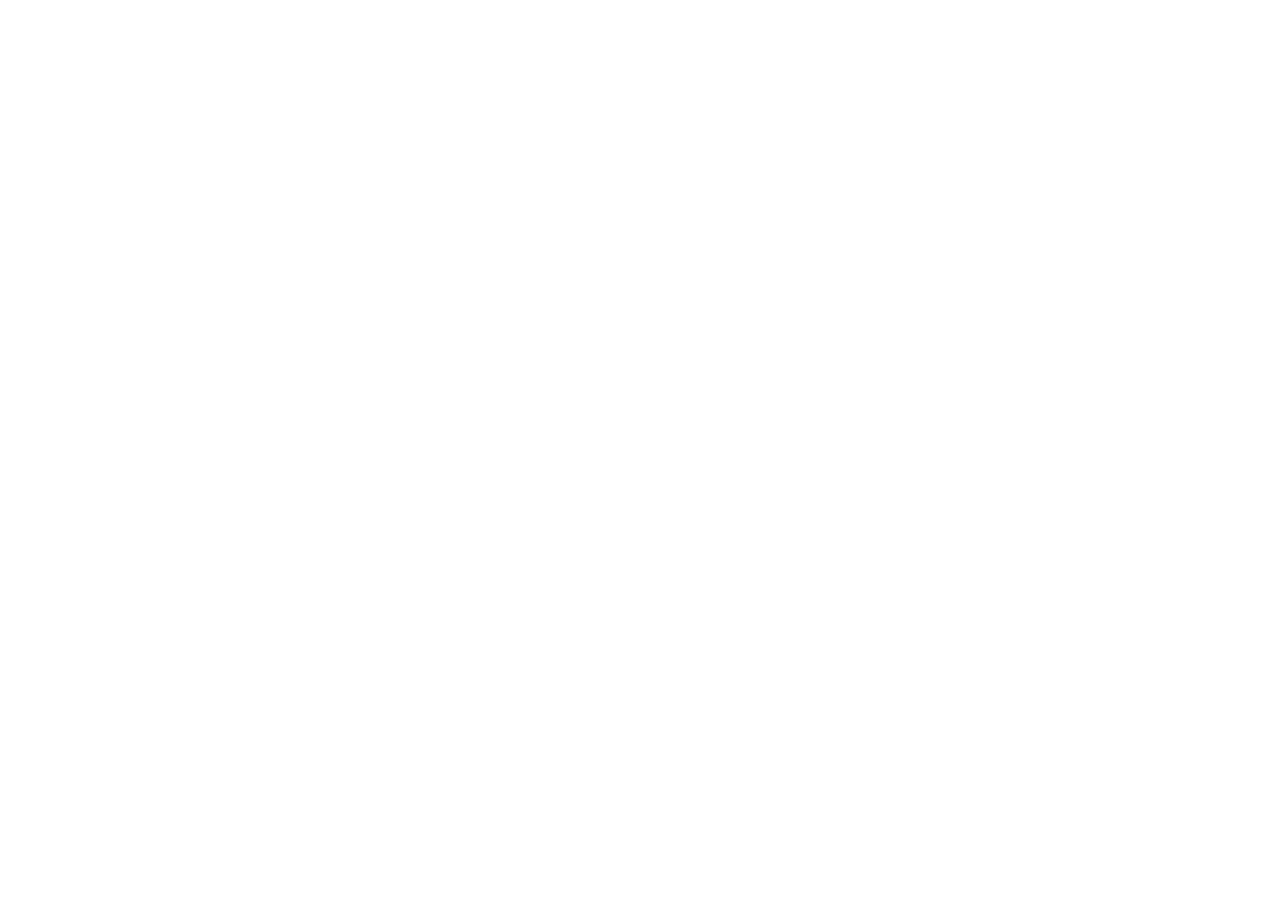
==== index.html @ 08418839 "initial" ====
<!DOCTYPE html>
<html lang="en">
    <head>
        <meta charset="UTF-8">
        <meta name="viewport" content="width=device-width, initial-scale=1.0">
        <title> Sustainable Smart Agriculture</title>
        <link rel="stylesheet" href="styles.css">
    </head>
    <body>
        <script src="script.js"></script>
    </body>
    
</html>
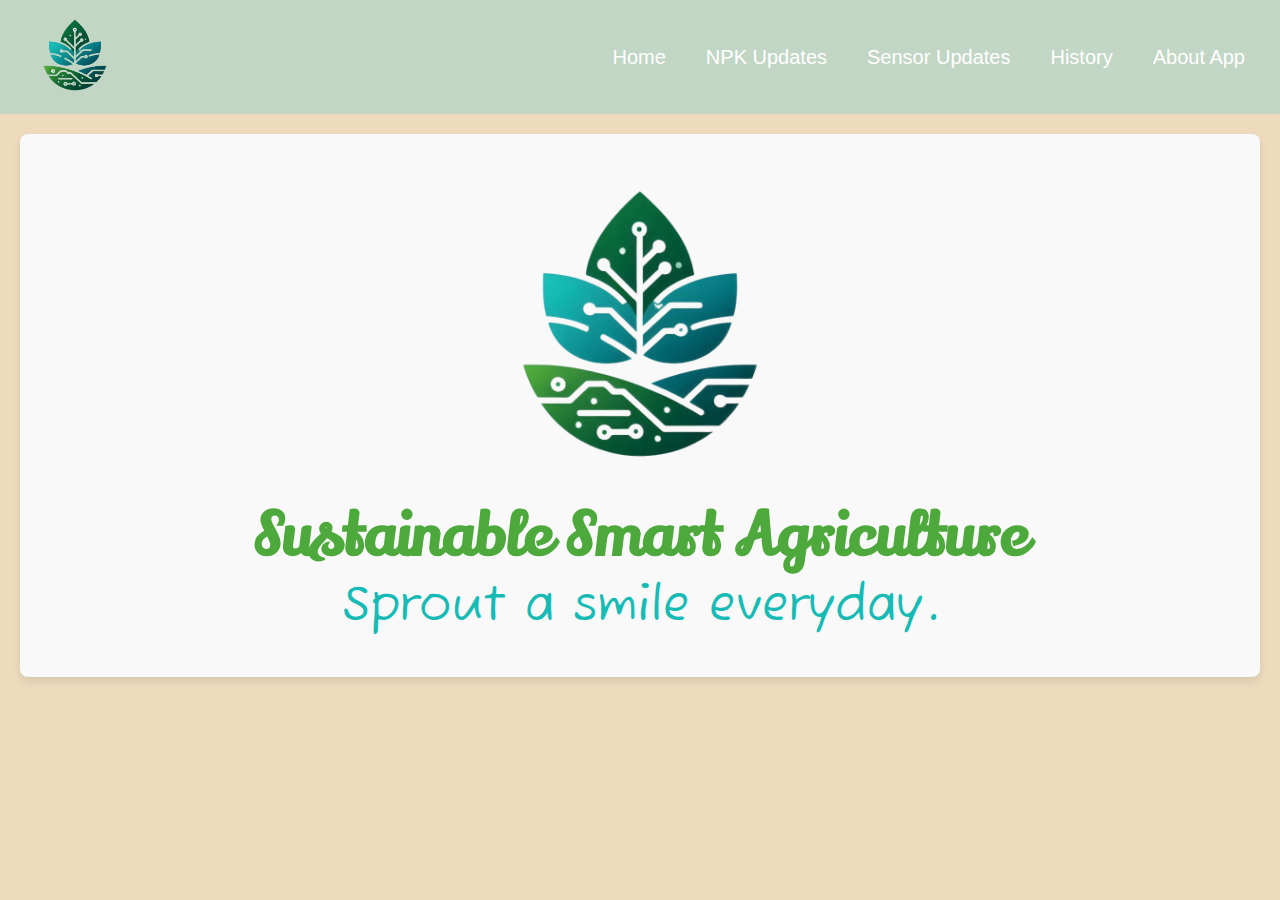
==== commit 05517354: "initial ulit" ====
--- a/index.html
+++ b/index.html
@@ -1,13 +1,71 @@
 <!DOCTYPE html>
 <html lang="en">
-    <head>
-        <meta charset="UTF-8">
-        <meta name="viewport" content="width=device-width, initial-scale=1.0">
-        <title> Sustainable Smart Agriculture</title>
-        <link rel="stylesheet" href="styles.css">
-    </head>
-    <body>
-        <script src="script.js"></script>
-    </body>
-    
+
+<head>
+    <meta charset="UTF-8">
+    <meta name="viewport" content="width=device-width, initial-scale=1.0">
+    <title>Sustainable Smart Agriculture</title>
+    <link rel="icon" type="image/x-icon" href="logo_wbg.jpeg">
+    <link rel="stylesheet" href="styles.css">
+    <link href="https://fonts.googleapis.com/css2?family=Fuzzy+Bubbles&family=Lily+Script+One&display=swap" rel="stylesheet">
+</head>
+
+<body>
+    <!-- Navigation Bar for broader devices like tablets and pcs -->
+    <div class="navbar">
+        <span class="menu-icon" onclick="openNav()">
+            <img src="menu.png" alt="Menu Icon" />
+        </span>
+        <a href="#" class="logo">
+            <img src="logo.png" alt="Logo" />
+        </a>
+        <div class="nav-links">
+            <a onclick="showSection('home')">Home</a>
+            <a onclick="showSection('npk-updates')">NPK Updates</a>
+            <a onclick="showSection('sensor-updates')">Sensor Updates</a>
+            <a onclick="showSection('history')">History</a>
+            <a onclick="showSection('about-app')">About App</a>
+        </div>
+    </div>
+
+    <!-- Side Navigation Dashboard for more compact devices like mobile phones -->
+    <div id="mySideNav" class="sidenav">
+        <span class="closebtn" onclick="closeNav()">
+            <img src="close.png" alt="Close Icon" />
+        </span>
+        <div class="card">
+            <img src="logo.png" alt="Logo Placeholder" class="logo-placeholder">
+        </div>
+        <a onclick="showSection('home')">Home</a>
+        <a onclick="showSection('npk-updates')">NPK Updates</a>
+        <a onclick="showSection('sensor-updates')">Sensor Updates</a>
+        <a onclick="showSection('history')">History</a>
+        <a onclick="showSection('about-app')">About App</a>
+    </div>
+
+    <!-- Sections -->
+    <div id="home" class="section">
+        <img src="logo.png" alt="Logo" />
+        <h1>Sustainable Smart Agriculture</h1>
+        <p>Sprout a smile everyday.</p>
+    </div>
+    <div id="npk-updates" class="section" style="display: none;">
+        <h1>NPK Updates</h1>
+        <p>Here are the latest NPK updates.</p>
+    </div>
+    <div id="sensor-updates" class="section" style="display: none;">
+        <h1>Sensor Updates</h1>
+        <p>Here are the latest sensor updates.</p>
+    </div>
+    <div id="history" class="section" style="display: none;">
+        <h1>History</h1>
+        <p>This is the history section.</p>
+    </div>
+    <div id="about-app" class="section" style="display: none;">
+        <h1>About the App</h1>
+        <p>Information about this application.</p>
+    </div>
+    <script src="script.js"></script>
+</body>
+
 </html>--- a/styles.css
+++ b/styles.css
@@ -0,0 +1,175 @@
+body {
+    font-family: Arial, sans-serif;
+    margin: 0;
+    background-color: #EEDBBE;
+}
+
+.navbar {
+    display: flex;
+    justify-content: space-between;
+    align-items: center;
+    background-color: #C2D6C5;
+    padding: 15px;
+}
+
+.navbar a {
+    color: white;
+    text-decoration: none;
+    padding: 0 20px;
+    display: block;
+}
+
+.logo img {
+    height: 80px;
+    width: auto;
+}
+
+.nav-links {
+    display: flex;
+}
+
+.nav-links a {
+    display: block;
+    font-size: 20px;
+}
+
+.menu-icon {
+    display: none;
+    cursor: pointer;
+}
+
+.menu-icon img {
+    height: 50px;
+    width: auto;
+}
+
+.sidenav {
+    height: 100%;
+    width: 0;
+    position: fixed;
+    z-index: 1;
+    top: 0;
+    left: 0;
+    background-color: #3E4F44;
+    overflow-x: hidden;
+    transition: 0.5s;
+    padding-top: 60px;
+}
+
+.sidenav a {
+    padding: 8px 8px 8px 32px;
+    text-decoration: none;
+    font-size: 20px;
+    color: #C2D6C5;
+    display: block;
+    transition: 0.3s;
+}
+
+.sidenav a:hover {
+    color: #f1f1f1;
+}
+
+.sidenav .closebtn {
+    position: absolute;
+    top: 13px;
+    right: 10px;
+}
+
+.sidenav .closebtn img {
+    height: 30px;
+    width: auto;
+}
+
+.card {
+    width: 150px;
+    height: 150px;
+    display: flex;
+    justify-content: center;
+    align-items: center;
+    border-radius: 50%;
+    background-color: #C2D6C5;
+    margin: 0 auto;
+    margin-bottom: 20px;
+    box-shadow: 0px 4px 8px rgba(0, 0, 0, 0.1);
+
+}
+
+.card img {
+    height: 150px;
+    width: auto;
+}
+
+@media screen and (max-width: 600px) {
+    .navbar .nav-links {
+        display: none;
+    }
+
+    .navbar .menu-icon {
+        display: block;
+    }
+
+    .logo img {
+        height: 50px;
+        width: auto;
+    }
+}
+
+/* for sections */
+.section {
+    padding: 40px;
+    margin: 20px;
+    border-radius: 8px;
+    box-shadow: 0px 4px 8px rgba(0, 0, 0, 0.1);
+    background-color: #f9f9f9;
+    transition: transform 0.3s ease, box-shadow 0.3s ease;
+}
+
+/* for home */
+
+#home {
+    text-align: center;
+}
+
+#home img {
+    height: 300px;
+    width: auto;
+    display: block;
+    margin: 0 auto;
+    margin-bottom: 20px;
+}
+
+#home h1 {
+    font-size: 60px;
+    font-family: 'Lily Script One', cursive;
+    color: #4EA93C;
+    margin: 0;
+}
+
+#home p {
+    font-size: 48px;
+    font-family: 'Fuzzy Bubbles', sans-serif;
+    color: #16BBB5;
+    margin: 0;
+}
+
+@media screen and (max-width: 600px) {
+    #home {
+        height: 78vh;
+        width: auto;
+    }
+
+    #home h1 {
+        font-size: 20px;
+        margin: 5px;
+    }
+
+    #home p {
+        font-size: 16px;
+        margin: 5px;
+    }
+
+    #home img {
+        height: 200px;
+        width: auto;
+    }
+}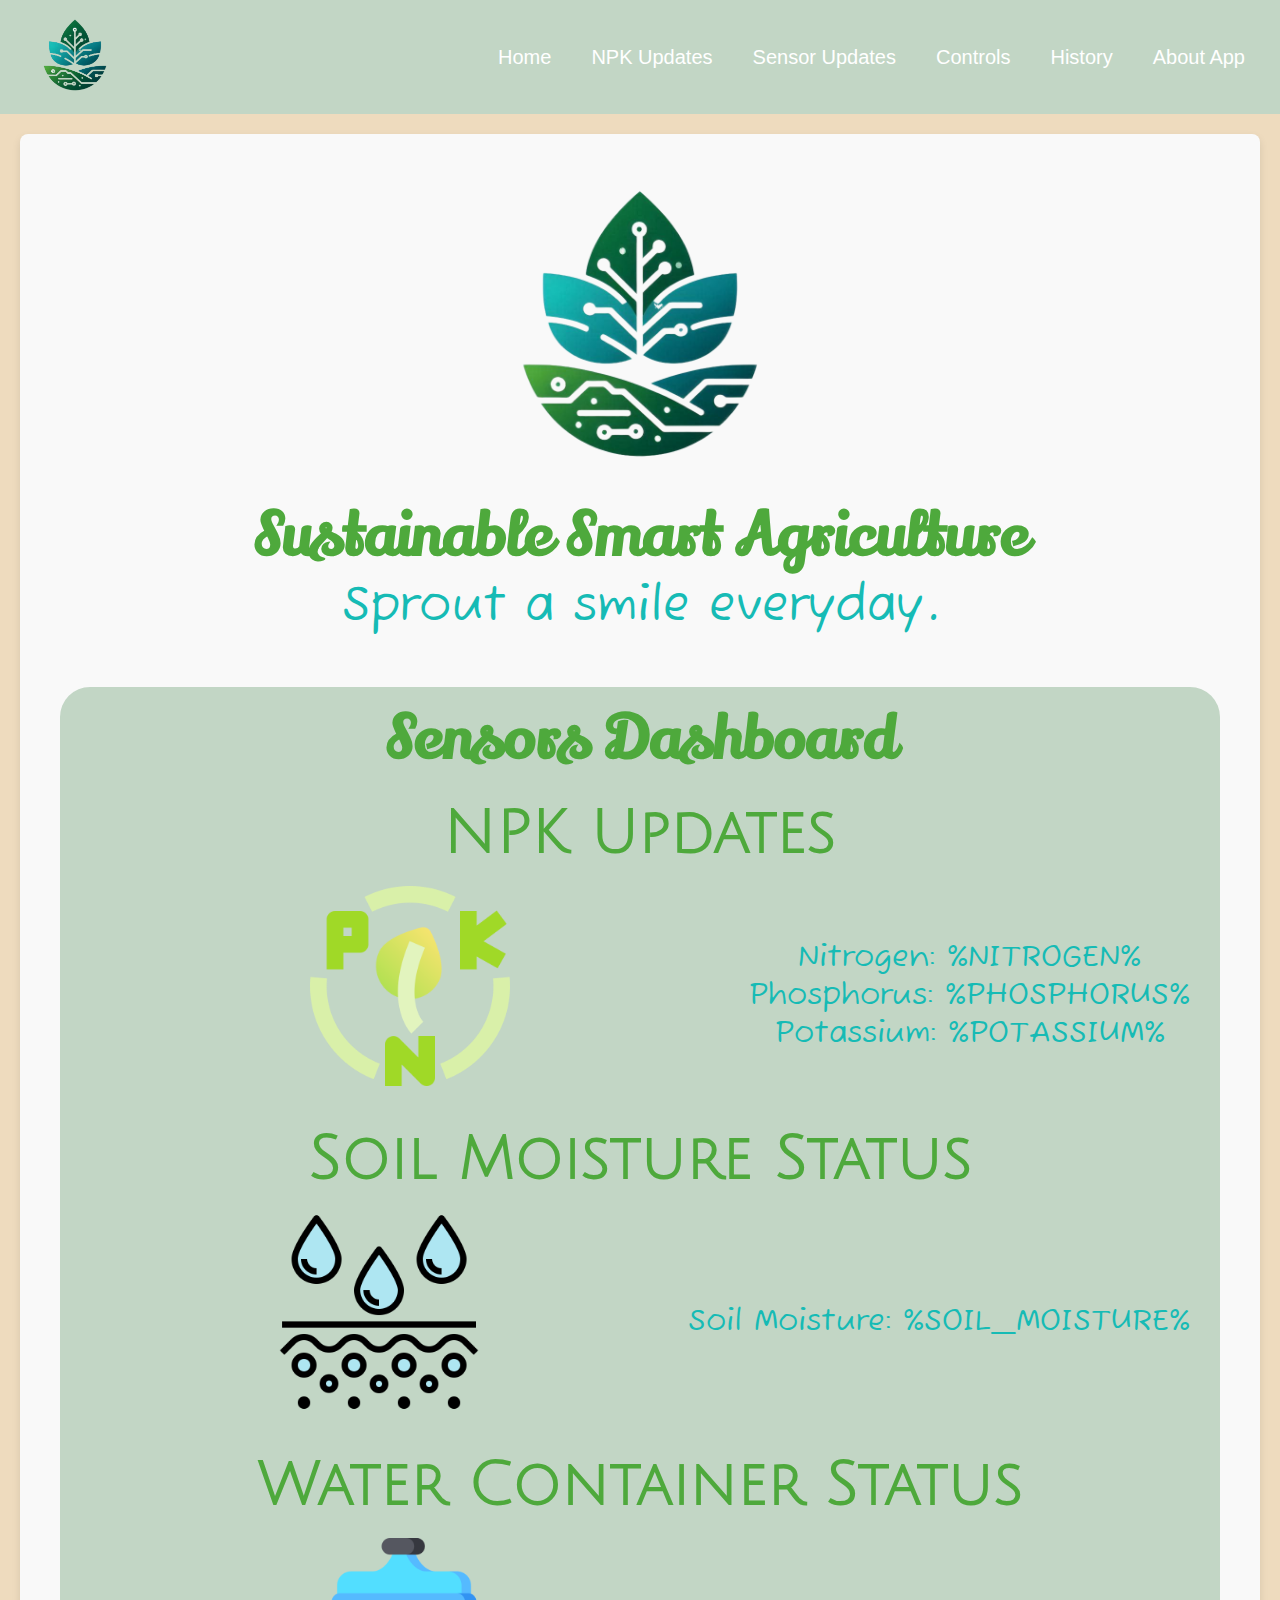
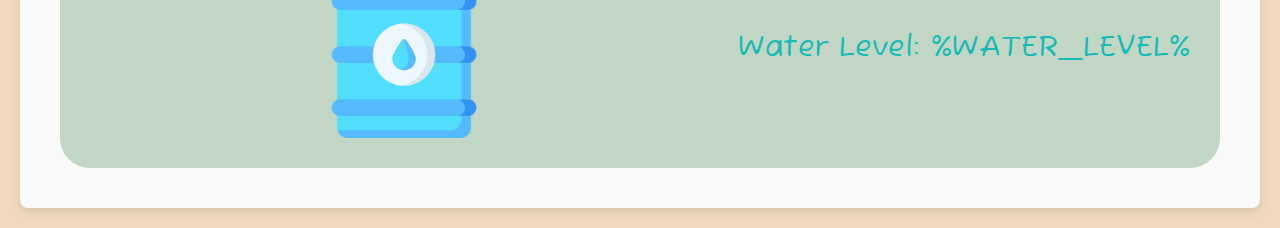
==== commit de3d420e: "sige na nga" ====
--- a/index.html
+++ b/index.html
@@ -7,7 +7,9 @@
     <title>Sustainable Smart Agriculture</title>
     <link rel="icon" type="image/x-icon" href="logo_wbg.jpeg">
     <link rel="stylesheet" href="styles.css">
-    <link href="https://fonts.googleapis.com/css2?family=Fuzzy+Bubbles&family=Lily+Script+One&display=swap" rel="stylesheet">
+    <link href="https://fonts.googleapis.com/css2?family=Fuzzy+Bubbles&family=Lily+Script+One&display=swap"
+        rel="stylesheet">
+    <link href="https://fonts.googleapis.com/css2?family=Julius+Sans+One&display=swap" rel="stylesheet">
 </head>
 
 <body>
@@ -23,6 +25,7 @@
             <a onclick="showSection('home')">Home</a>
             <a onclick="showSection('npk-updates')">NPK Updates</a>
             <a onclick="showSection('sensor-updates')">Sensor Updates</a>
+            <a onclick="showSection('controls')">Controls</a>
             <a onclick="showSection('history')">History</a>
             <a onclick="showSection('about-app')">About App</a>
         </div>
@@ -39,6 +42,7 @@
         <a onclick="showSection('home')">Home</a>
         <a onclick="showSection('npk-updates')">NPK Updates</a>
         <a onclick="showSection('sensor-updates')">Sensor Updates</a>
+        <a onclick="showSection('controls')">Controls</a>
         <a onclick="showSection('history')">History</a>
         <a onclick="showSection('about-app')">About App</a>
     </div>
@@ -48,14 +52,94 @@
         <img src="logo.png" alt="Logo" />
         <h1>Sustainable Smart Agriculture</h1>
         <p>Sprout a smile everyday.</p>
+        <div class="dashboard">
+            <h1>Sensors Dashboard</h1>
+            <h1 class="dashboard-title">NPK Updates</h1>
+            <span class="update-content">
+                <img src="npk.png" alt="NPK Icon" />
+                <div class="npk-values">
+                    <p>Nitrogen: %NITROGEN%</p>
+                    <p>Phosphorus: %PHOSPHORUS%</p>
+                    <p>Potassium: %POTASSIUM%</p>
+                </div>
+            </span>
+            <h1 class="dashboard-title">Soil Moisture Status</h1>
+            <span class="update-content">
+                <img src="soil_moisture.png" alt="Soil Moisture Icon" />
+                <p>Soil Moisture: %SOIL_MOISTURE%</p>
+            </span>
+            <h1 class="dashboard-title">Water Container Status</h1>
+            <span class="update-content">
+                <img src="water_level.png" alt="water_level Icon" />
+                <p>Water Level: %WATER_LEVEL%</p>
+            </span>
+        </div>
     </div>
     <div id="npk-updates" class="section" style="display: none;">
         <h1>NPK Updates</h1>
-        <p>Here are the latest NPK updates.</p>
+        <h2 class="design" id="currentNitro">Current Nitrogen: %NITROGEN%</h2>
+        <div id="chart-nitrogen" class="container"></div>
+        <h2 class="design" id="currentPhos">Current Phosphorus: %PHOSPHORUS%</h2>
+        <div id="chart-phosphorus" class="container"></div>
+        <h2 class="design" id="currentPota">Current Potassium: %POTASSIUM%</h2>
+        <div id="chart-potassium" class="container"></div>
     </div>
     <div id="sensor-updates" class="section" style="display: none;">
         <h1>Sensor Updates</h1>
-        <p>Here are the latest sensor updates.</p>
+        <h2 class="design" id="currentMoisture">Current Moisture: %MOISTURE%</h2>
+        <div class="legend">
+            <div class="legend-item">
+                <img src="wet.png" alt="Wet Icon" class="legend-icon">
+                <span>0-500: Soil is too <strong>wet</strong></span>
+            </div>
+            <div class="legend-item">
+                <img src="perfect.png" alt="Perfect Condition Icon" class="legend-icon">
+                <span>501-749: Soil is in <strong>perfect condition</strong></span>
+            </div>
+            <div class="legend-item">
+                <img src="dry.png" alt="Dry Icon" class="legend-icon">
+                <span> 750 or greater: Soil is <strong>dry</strong></span>
+            </div>
+        </div>
+        <div id="chart-moisture" class="container"></div>
+        <div class="water-level-update">
+            <img src="water_level.png" alt="Water Level Icon">
+            <h2>Water Container Status</h2>
+            <h1><strong>0%</strong></h1>
+        </div>
+    </div>
+    <div id="controls" class="section" style="display: none;">
+        <h1>Controllers</h1>
+        <div class="control-card" id="water-control">
+            <img class="control-img" src="water_pump.png" alt="Water Pump Icon" />
+            <span class="control-info">
+                <p>Water Pump: <strong>Off</strong></p>
+                <label class="switch">
+                    <input type="checkbox" id="toggleWaterPump" onclick="toggleWaterPump()">
+                    <span class="slider"></span>
+                </label>
+            </span>
+        </div>
+        <div class="control-card" id="fertilizer-control">
+            <img class="control-img" src="fertilizer_pump.png" alt="Fertilizer Pump Icon" />
+            <span class="control-info">
+                <p>Fertilizer Pump: <strong>Off</strong></p>
+                <label class="switch">
+                    <input type="checkbox" id="toggleFertilizerPump" onclick="toggleFertilizerPump()">
+                    <span class="slider"></span>
+                </label>
+            </span>
+        </div>
+        <div class="control-card" id="roof-control">
+            <img class="control-img" src="roof.png" alt="Roof Icon" />
+            <span class="control-info">
+                <p>Roof: <strong>Closed</strong></p>
+                <label class="switch">
+                    <input type="checkbox" id="toggleRoof" onclick="toggleRoof()">
+                    <span class="slider"></span>
+                </label>
+            </span>
+        </div>
     </div>
     <div id="history" class="section" style="display: none;">
         <h1>History</h1>
@@ -66,6 +150,281 @@
         <p>Information about this application.</p>
     </div>
     <script src="script.js"></script>
+    <script src="https://code.highcharts.com/highcharts.js"></script>
+    <script>
+        var chartT = new Highcharts.Chart({
+            chart: { renderTo: 'chart-nitrogen' },
+            title: {
+                text: 'NPK: Nitrogen',
+                style: {
+                    fontSize: '18px',
+                    fontWeight: 'bold',
+                    color: '#4EA93C',
+                    fontFamily: "'Fuzzy Bubbles', sans-serif"
+                }
+            },
+            series: [{
+                showInLegend: false,
+                data: []
+            }],
+            plotOptions: {
+                line: {
+                    animation: false,
+                    dataLabels: { enabled: true }
+                },
+                series: { color: '#059e8a' }
+            },
+            xAxis: {
+                type: 'datetime',
+                dateTimeLabelFormats: {
+                    second: '%M:%S',
+                    minute: '%H:%M',
+                    hour: '%H:%M',
+                    day: '%e. %b',
+                    week: '%e. %b',
+                    month: '%b \'%y',
+                    year: '%Y'
+                }
+            },
+            yAxis: {
+                title: {
+                    text: 'Nitrogen (mg/kg)',
+                    style: {
+                        fontSize: '12px',
+                        fontWeight: 'light',
+                        color: '#4EA93C',
+                        fontFamily: "'Fuzzy Bubbles', sans-serif"
+                    }
+                }
+            },
+            credits: { enabled: false }
+        });
+        setInterval(function () {
+            var xhttp = new XMLHttpRequest();
+            xhttp.onreadystatechange = function () {
+                if (this.readyState == 4 && this.status == 200) {
+                    var x = (new Date()).getTime(),
+                        y = parseFloat(this.responseText);
+                    if (chartT.series[0].data.length > 40) {
+                        chartT.series[0].addPoint([x, y], true, true, true);
+                    } else {
+                        chartT.series[0].addPoint([x, y], true, false, true);
+                    }
+                    const paragraphElement = document.getElementById("currentNitro");
+                    if (paragraphElement) {
+                        paragraphElement.textContent = "Current Nitrogen (mg/kg): " + this.response + "mg/kg";
+                    }
+                }
+            };
+            xhttp.open("GET", "/temperature", true);
+            xhttp.send();
+        }, 1000);
+
+        var chartH = new Highcharts.Chart({
+            chart: { renderTo: 'chart-phosphorus' },
+            title: {
+                text: 'NPK: Phosphorus',
+                style: {
+                    fontSize: '18px',
+                    fontWeight: 'bold',
+                    color: '#4EA93C',
+                    fontFamily: "'Fuzzy Bubbles', sans-serif"
+                }
+            },
+            series: [{
+                showInLegend: false,
+                data: []
+            }],
+            plotOptions: {
+                line: {
+                    animation: false,
+                    dataLabels: { enabled: true }
+                }
+            },
+            xAxis: {
+                type: 'datetime',
+                dateTimeLabelFormats: {
+                    second: '%M:%S',
+                    minute: '%H:%M',
+                    hour: '%H:%M',
+                    day: '%e. %b',
+                    week: '%e. %b',
+                    month: '%b \'%y',
+                    year: '%Y'
+                }
+            },
+            yAxis: {
+                title: {
+                    text: 'Phosphorus (mg/kg)',
+                    style: {
+                        fontSize: '12px',
+                        fontWeight: 'light',
+                        color: '#4EA93C',
+                        fontFamily: "'Fuzzy Bubbles', sans-serif"
+                    }
+                }
+            },
+            credits: { enabled: false }
+        });
+        setInterval(function () {
+            var xhttp = new XMLHttpRequest();
+            xhttp.onreadystatechange = function () {
+                if (this.readyState == 4 && this.status == 200) {
+                    var x = (new Date()).getTime(),
+                        y = parseFloat(this.responseText);
+                    if (chartH.series[0].data.length > 40) {
+                        chartH.series[0].addPoint([x, y], true, true, true);
+                    } else {
+                        chartH.series[0].addPoint([x, y], true, false, true);
+                    }
+                    const paragraphElement = document.getElementById("currentPhos");
+                    if (paragraphElement) {
+                        paragraphElement.textContent = "Current Phosphorus (mg/kg): " + this.response + "mg/kg";
+                    }
+                }
+            };
+            xhttp.open("GET", "/humidity", true);
+            xhttp.send();
+        }, 1000);
+
+        var chartP = new Highcharts.Chart({
+            chart: { renderTo: 'chart-potassium' },
+            title: {
+                text: 'NPK: Potassium',
+                style: {
+                    fontSize: '18px',
+                    fontWeight: 'bold',
+                    color: '#4EA93C',
+                    fontFamily: "'Fuzzy Bubbles', sans-serif"
+                }
+            },
+            series: [{
+                showInLegend: false,
+                data: []
+            }],
+            plotOptions: {
+                line: {
+                    animation: false,
+                    dataLabels: { enabled: true }
+                },
+                series: { color: '#18009c' }
+            },
+            xAxis: {
+                type: 'datetime',
+                dateTimeLabelFormats: {
+                    second: '%M:%S',
+                    minute: '%H:%M',
+                    hour: '%H:%M',
+                    day: '%e. %b',
+                    week: '%e. %b',
+                    month: '%b \'%y',
+                    year: '%Y'
+                }
+            },
+            yAxis: {
+                title: {
+                    text: 'Potassium (mg/kg)',
+                    style: {
+                        fontSize: '12px',
+                        fontWeight: 'light',
+                        color: '#4EA93C',
+                        fontFamily: "'Fuzzy Bubbles', sans-serif"
+                    }
+                }
+            },
+            credits: { enabled: false }
+        });
+        setInterval(function () {
+            var xhttp = new XMLHttpRequest();
+            xhttp.onreadystatechange = function () {
+                if (this.readyState == 4 && this.status == 200) {
+                    var x = (new Date()).getTime(),
+                        y = parseFloat(this.responseText);
+                    if (chartP.series[0].data.length > 40) {
+                        chartP.series[0].addPoint([x, y], true, true, true);
+                    } else {
+                        chartP.series[0].addPoint([x, y], true, false, true);
+                    }
+                    const paragraphElement = document.getElementById("currentPota");
+                    if (paragraphElement) {
+                        paragraphElement.textContent = "Current Potassium (mg/kg): " + this.response + "mg/kg";
+                    }
+                }
+            };
+            xhttp.open("GET", "/pressure", true);
+            xhttp.send();
+        }, 1000);
+
+        var chartMoisture = new Highcharts.Chart({
+            chart: { renderTo: 'chart-moisture' },
+            title: {
+                text: 'Soil Moisture',
+                style: {
+                    fontSize: '18px',
+                    fontWeight: 'bold',
+                    color: '#4EA93C',
+                    fontFamily: "'Fuzzy Bubbles', sans-serif"
+                }
+            },
+            series: [{
+                showInLegend: false,
+                data: []
+            }],
+            plotOptions: {
+                line: {
+                    animation: false,
+                    dataLabels: { enabled: true }
+                },
+                series: { color: '#00aaff' }
+            },
+            xAxis: {
+                type: 'datetime',
+                dateTimeLabelFormats: {
+                    second: '%M:%S',
+                    minute: '%H:%M',
+                    hour: '%H:%M',
+                    day: '%e. %b',
+                    week: '%e. %b',
+                    month: '%b \'%y',
+                    year: '%Y'
+                }
+            },
+            yAxis: {
+                title: {
+                    text: 'Soil Moisture',
+                    style: {
+                        fontSize: '12px',
+                        fontWeight: 'light',
+                        color: '#4EA93C',
+                        fontFamily: "'Fuzzy Bubbles', sans-serif"
+                    }
+                }
+            },
+            credits: { enabled: false }
+        });
+
+        setInterval(function () {
+            var xhttp = new XMLHttpRequest();
+            xhttp.onreadystatechange = function () {
+                if (this.readyState == 4 && this.status == 200) {
+                    var x = (new Date()).getTime(),
+                        y = parseFloat(this.responseText);
+                    console.log(y);
+                    if (chartMoisture.series[0].data.length > 40) {
+                        chartMoisture.series[0].addPoint([x, y], true, true, true);
+                    } else {
+                        chartMoisture.series[0].addPoint([x, y], true, false, true);
+                    }
+                    const paragraphElement = document.getElementById("currentMoisture");
+                    if (paragraphElement) {
+                        paragraphElement.textContent = "Current Soil Moisture: " + y;
+                    }
+                }
+            };
+            xhttp.open("GET", "/moisture", true);
+            xhttp.send();
+        }, 1000);
+    </script>
 </body>
 
 </html>--- a/styles.css
+++ b/styles.css
@@ -57,12 +57,15 @@
 }
 
 .sidenav a {
-    padding: 8px 8px 8px 32px;
+    padding: 8px;
     text-decoration: none;
     font-size: 20px;
     color: #C2D6C5;
     display: block;
     transition: 0.3s;
+    text-align: center;
+    font-family: 'Fuzzy Bubbles', sans-serif;
+    font-weight: 500;
 }
 
 .sidenav a:hover {
@@ -124,6 +127,14 @@
     transition: transform 0.3s ease, box-shadow 0.3s ease;
 }
 
+.section h1{
+    font-size: 60px;
+    font-family: 'Fuzzy Bubbles', sans-serif;
+    color: #4EA93C;
+    margin: 0;
+    text-align: center;
+}
+
 /* for home */
 
 #home {
@@ -152,10 +163,46 @@
     margin: 0;
 }
 
+#home .dashboard {
+    margin: 0;
+    margin-top: 50px;
+    padding: 10px 30px 10px 30px;
+    background-color: #C2D6C5;
+    border-radius: 30px;
+}
+
+#home .dashboard-title {
+    margin: 20px 0px 20px 0px;
+    font-size: 60px;
+    font-family: 'Julius Sans One', sans-serif;
+    color: #4EA93C;
+}
+
+.update-content {
+    display: flex;
+    align-items: center;
+    justify-content: center;
+    gap: 20px;
+}
+
+#home .update-content img {
+    width: 200px;
+    height: auto;
+}
+
+#home .update-content p {
+    font-size: 30px;
+    font-family: 'Fuzzy Bubbles', sans-serif;
+    color: #16BBB5;
+    margin: 0;
+}
+
+
 @media screen and (max-width: 600px) {
-    #home {
-        height: 78vh;
-        width: auto;
+
+    .section h1 {
+        font-size: 30px;
+        margin: 5px;
     }
 
     #home h1 {
@@ -172,4 +219,198 @@
         height: 200px;
         width: auto;
     }
+
+    #home .dashboard-title {
+        font-size: 20px;
+    }
+
+    #home .dashboard-title {
+        font-size: 20px;
+    }
+
+    .update-content {
+        display: flex;
+        align-items: center;
+        justify-content: center;
+        gap: 20px;
+    }
+
+    #home .update-content img {
+        width: 50px;
+        height: auto;
+    }
+
+    #home .update-content p {
+        font-size: 16px;
+    }
+}
+
+/* for NPK sensor */
+#npk-updates .design {
+    font-family: 'Julius Sans One', sans-serif;
+    font-weight: 700;
+    color: #fff;
+    text-align: center;
+    background-color: #16BBB5;
+    padding: 10px 20px;
+    border-radius: 10px;
+    margin: 20px auto;
+    max-width: 90%;
+    text-shadow: 1px 1px 2px rgba(0, 0, 0, 0.1);
+}
+
+#npk-updates h2 {
+    font-size: 1.2rem;
+    font-weight: 500;
+    margin-bottom: 1rem;
+}
+
+/* for controllers */
+.control-card {
+    display: flex;
+    flex-direction: column;
+    align-items: center;
+    gap: 10px;
+    background-color: #C2D6C5;
+    border-radius: 30px;
+    padding: 20px;
+    margin: 20px;
+    box-shadow: 0px 4px 8px rgba(0, 0, 0, 0.1);
+    transition: background-color 0.3s ease, color 0.3s ease;
+}
+
+.control-img {
+    width: 100px;
+    height: auto;
+}
+
+.control-info {
+    display: flex;
+    align-items: center;
+    gap: 5px;
+}
+
+.control-info p {
+    font-size: 20px;
+    color: #16BBB5;
+    font-family: 'Julius Sans One', sans-serif;
+    font-weight: 600;
+}
+
+.switch {
+    position: relative;
+    display: inline-block;
+    width: 40px;
+    height: 20px;
+}
+
+.switch input {
+    opacity: 0;
+    width: 0;
+    height: 0;
+}
+
+.slider {
+    position: absolute;
+    cursor: pointer;
+    top: 0;
+    left: 0;
+    right: 0;
+    bottom: 0;
+    background-color: #12807c;
+    transition: 0.4s;
+    border-radius: 20px;
+}
+
+.slider:before {
+    position: absolute;
+    content: "";
+    height: 14px;
+    width: 14px;
+    left: 3px;
+    bottom: 3px;
+    background-color: white;
+    transition: 0.4s;
+    border-radius: 50%;
+}
+
+input:checked + .slider {
+    background-color: #16BBB5;
+}
+
+input:checked + .slider:before {
+    transform: translateX(20px);
+}
+
+/* for sensor updates */
+#sensor-updates .design {
+    font-family: 'Julius Sans One', sans-serif;
+    font-weight: 700;
+    color: #fff;
+    text-align: center;
+    background-color: #16BBB5;
+    padding: 10px 20px;
+    border-radius: 10px;
+    margin: 20px auto;
+    max-width: 90%;
+    text-shadow: 1px 1px 2px rgba(0, 0, 0, 0.1);
+}
+
+#sensor-updates h2 {
+    font-size: 1.2rem;
+    font-weight: 500;
+    margin-bottom: 1rem;
+}
+
+#sensor-updates .legend {
+    border: 5px solid #16BBB5;
+    padding: 10px;
+    max-width: 300px;
+    background-color: #C2D6C5;
+    border-radius: 20px;
+    font-family: 'Julius Sans One', sans-serif;
+}
+
+#sensor-updates .legend-item {
+    display: flex;
+    align-items: center;
+    margin-bottom: 10px;
+}
+
+#sensor-updates .legend-icon {
+    width: 20px;
+    height: 20px;
+    margin-right: 10px;
+}
+
+.legend-item span strong {
+    color: #d9534f;
+    font-style: italic;
+}
+
+#sensor-updates .water-level-update {
+    border: 5px solid #16BBB5;
+    padding: 10px;
+    max-width: 300px;
+    background-color: #C2D6C5;
+    text-align: center;
+    border-radius: 20px;
+    font-family: 'Julius Sans One', sans-serif;
+}
+
+#sensor-updates .water-level-update img{
+    width: 100px;
+    height: auto;
+    margin-bottom: 10px;
+}
+
+#sensor-updates .water-level-update h2 {
+    display: flex;
+    align-items: center;
+    margin-bottom: 10px;
+}
+
+#sensor-updates .water-level-update h1 strong {
+    color: #d9534f;
+    font-style: italic;
 }